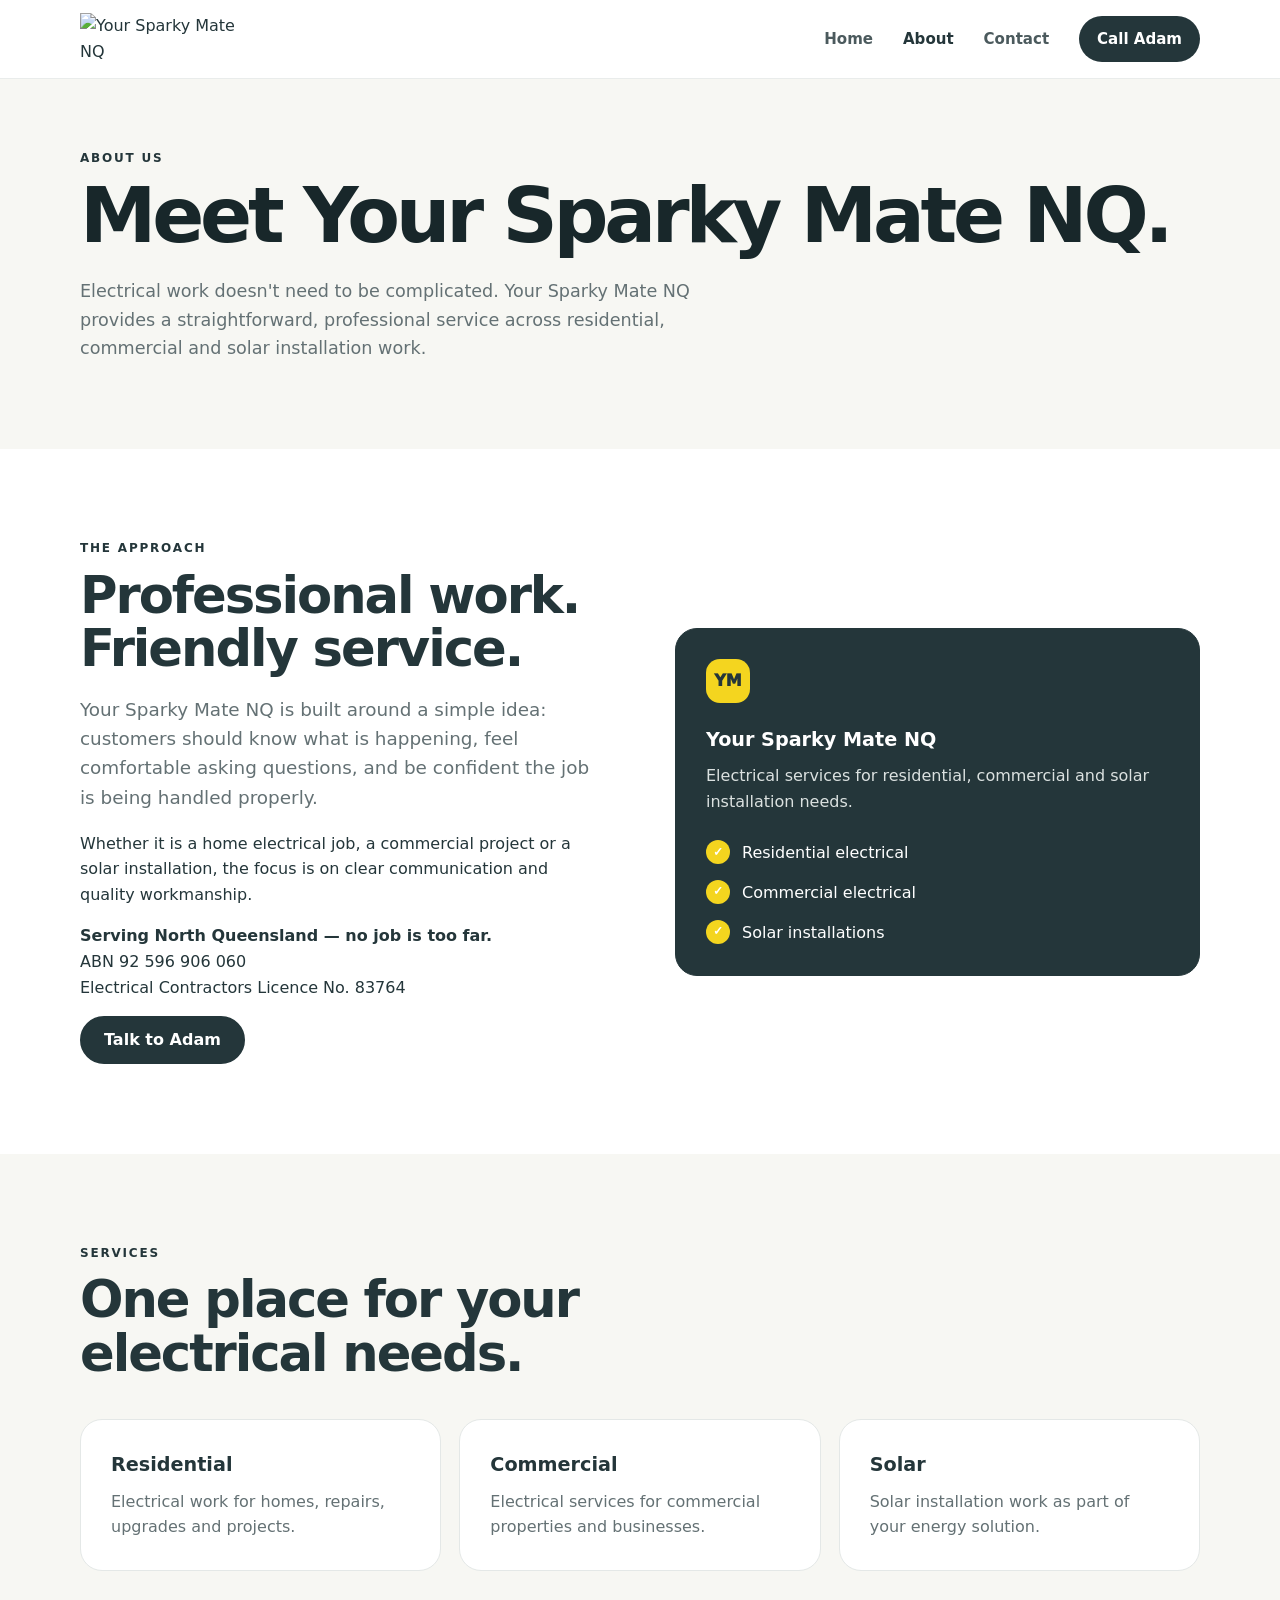
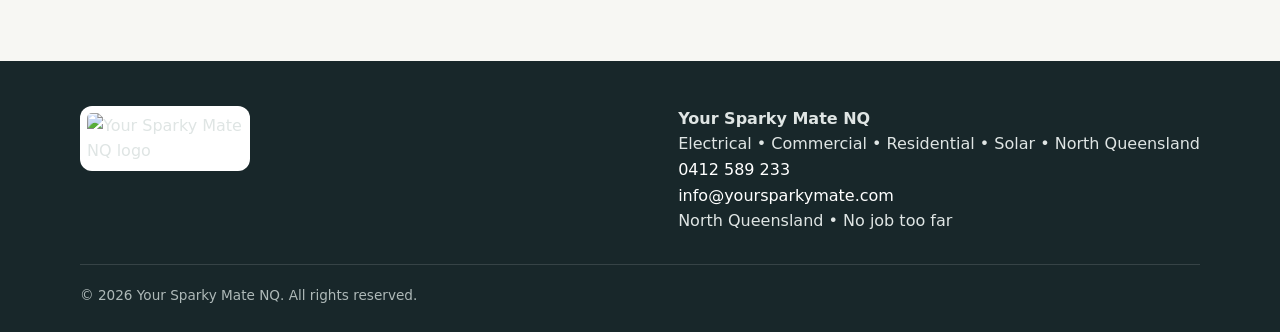
==== about.html @ 1df9230e "Add files via upload" ====
<!doctype html>
<html lang="en"><head><meta charset="utf-8"><meta name="viewport" content="width=device-width,initial-scale=1"><title>About | Your Sparky Mate NQ</title><meta name="description" content="About Your Sparky Mate NQ electrical services."><link rel="stylesheet" href="styles.css"></head>
<body>
<header class="site-header"><div class="container nav"><a class="brand" href="index.html"><img src="assets/logo.png" alt="Your Sparky Mate NQ"></a><button class="menu-btn" aria-label="Open menu">☰</button><nav class="nav-links"><a href="index.html">Home</a><a class="active" href="about.html">About</a><a href="contact.html">Contact</a><a class="nav-cta" href="tel:0412589233">Call Adam</a></nav></div></header>
<main>
<section class="page-hero"><div class="container"><div class="kicker">About us</div><h1>Meet Your Sparky Mate NQ.</h1><p>Electrical work doesn't need to be complicated. Your Sparky Mate NQ provides a straightforward, professional service across residential, commercial and solar installation work.</p></div></section>
<section class="section"><div class="container split"><div><div class="kicker">The approach</div><h2>Professional work. Friendly service.</h2><p class="lead">Your Sparky Mate NQ is built around a simple idea: customers should know what is happening, feel comfortable asking questions, and be confident the job is being handled properly.</p><p>Whether it is a home electrical job, a commercial project or a solar installation, the focus is on clear communication and quality workmanship.</p><p><strong>Serving North Queensland — no job is too far.</strong><br>ABN 92 596 906 060<br>Electrical Contractors Licence No. 83764</p><a class="btn primary" href="contact.html">Talk to Adam</a></div><div class="card dark"><div class="icon">YM</div><h3>Your Sparky Mate NQ</h3><p>Electrical services for residential, commercial and solar installation needs.</p><div class="checks"><div class="check"><i>✓</i><div>Residential electrical</div></div><div class="check"><i>✓</i><div>Commercial electrical</div></div><div class="check"><i>✓</i><div>Solar installations</div></div></div></div></div></section>
<section class="section alt"><div class="container"><div class="section-head"><div class="kicker">Services</div><h2>One place for your electrical needs.</h2></div><div class="grid-3"><article class="card"><h3>Residential</h3><p>Electrical work for homes, repairs, upgrades and projects.</p></article><article class="card"><h3>Commercial</h3><p>Electrical services for commercial properties and businesses.</p></article><article class="card"><h3>Solar</h3><p>Solar installation work as part of your energy solution.</p></article></div></div></section>
</main>
<footer><div class="container"><div class="footer-grid"><div><img src="assets/logo.png" alt="Your Sparky Mate NQ logo"></div><div><strong>Your Sparky Mate NQ</strong><br>Electrical • Commercial • Residential • Solar • North Queensland<br><a href="tel:0412589233">0412 589 233</a><br><a href="mailto:info@yoursparkymate.com">info@yoursparkymate.com</a><br>North Queensland • No job too far</div></div><div class="footer-bottom">© 2026 Your Sparky Mate NQ. All rights reserved.</div></div></footer><script src="script.js"></script></body></html>
---- styles.css ----
:root{
  --ink:#24363a;
  --ink-2:#18272a;
  --yellow:#f4d51f;
  --cream:#f7f7f3;
  --white:#fff;
  --muted:#647174;
  --line:#e4e8e7;
  --shadow:0 16px 45px rgba(24,39,42,.10);
  --radius:22px;
}
*{box-sizing:border-box}
html{scroll-behavior:smooth}
body{margin:0;font-family:Inter,ui-sans-serif,system-ui,-apple-system,BlinkMacSystemFont,"Segoe UI",sans-serif;color:var(--ink);background:var(--white);line-height:1.6}
a{color:inherit;text-decoration:none}
img{max-width:100%;display:block}
.container{width:min(1120px,calc(100% - 40px));margin:auto}
.site-header{position:sticky;top:0;z-index:50;background:rgba(255,255,255,.94);backdrop-filter:blur(14px);border-bottom:1px solid rgba(228,232,231,.8)}
.nav{height:78px;display:flex;align-items:center;justify-content:space-between;gap:28px}
.brand img{width:176px;height:auto}
.nav-links{display:flex;align-items:center;gap:30px;font-weight:700;font-size:.94rem}
.nav-links a{color:var(--ink);opacity:.82}
.nav-links a:hover,.nav-links a.active{opacity:1}
.nav-cta{background:var(--ink);color:white!important;padding:11px 18px;border-radius:999px;opacity:1!important}
.menu-btn{display:none;border:0;background:none;font-size:1.5rem}
.hero{background:var(--cream);padding:88px 0 82px;overflow:hidden}
.hero-grid{display:grid;grid-template-columns:1.05fr .95fr;align-items:center;gap:60px}
.eyebrow{display:inline-flex;align-items:center;gap:8px;font-size:.78rem;text-transform:uppercase;letter-spacing:.14em;font-weight:900;margin-bottom:18px}
.eyebrow:before{content:"";width:28px;height:4px;border-radius:9px;background:var(--yellow)}
h1{font-size:clamp(3rem,6vw,5.5rem);line-height:.98;letter-spacing:-.055em;margin:0 0 24px;color:var(--ink-2)}
h2{font-size:clamp(2rem,4vw,3.2rem);line-height:1.05;letter-spacing:-.04em;margin:0 0 16px}
h3{font-size:1.2rem;margin:0 0 8px}
.lead{font-size:1.15rem;color:var(--muted);max-width:600px}
.actions{display:flex;gap:12px;flex-wrap:wrap;margin-top:30px}
.btn{display:inline-flex;align-items:center;justify-content:center;min-height:48px;padding:0 22px;border-radius:999px;font-weight:850;border:2px solid var(--ink);transition:.2s ease}
.btn.primary{background:var(--ink);color:#fff}
.btn.secondary{background:#fff}
.btn:hover{transform:translateY(-2px);box-shadow:0 8px 18px rgba(24,39,42,.12)}
.hero-card{background:#fff;border-radius:32px;padding:24px;box-shadow:var(--shadow);transform:rotate(1.5deg)}
.hero-card img{width:100%;border-radius:22px}
.section{padding:90px 0}
.section.alt{background:var(--cream)}
.section-head{max-width:700px;margin-bottom:38px}
.kicker{font-size:.75rem;letter-spacing:.15em;text-transform:uppercase;font-weight:900;margin-bottom:10px}
.grid-3{display:grid;grid-template-columns:repeat(3,1fr);gap:18px}
.card{padding:30px;background:#fff;border:1px solid var(--line);border-radius:var(--radius)}
.card.dark{background:var(--ink);color:#fff;border-color:var(--ink)}
.icon{width:44px;height:44px;border-radius:14px;background:var(--yellow);display:grid;place-items:center;font-weight:950;margin-bottom:22px;color:var(--ink)}
.card p{color:var(--muted);margin:0}
.card.dark p{color:#dbe1e0}
.strip{background:var(--ink);color:white;padding:18px 0}
.strip-inner{display:flex;justify-content:space-between;gap:24px;flex-wrap:wrap;font-weight:800}
.strip span{display:inline-flex;align-items:center;gap:9px}
.dot{width:8px;height:8px;background:var(--yellow);border-radius:50%}
.split{display:grid;grid-template-columns:1fr 1fr;gap:70px;align-items:center}
.checks{display:grid;gap:14px;margin-top:26px}
.check{display:flex;gap:12px;align-items:flex-start}
.check b{display:block}
.check i{font-style:normal;background:var(--yellow);width:24px;height:24px;border-radius:50%;display:grid;place-items:center;font-size:.75rem;font-weight:950;flex:none}
.quote{padding:30px;border-left:5px solid var(--yellow);background:var(--cream);border-radius:0 18px 18px 0;font-size:1.2rem;font-weight:750}
.page-hero{padding:70px 0;background:var(--cream)}
.page-hero p{max-width:680px;color:var(--muted);font-size:1.1rem}
.contact-grid{display:grid;grid-template-columns:.8fr 1.2fr;gap:28px}
.contact-panel{background:var(--ink);color:white;padding:34px;border-radius:var(--radius)}
.contact-panel a{color:white}
.contact-item{padding:18px 0;border-bottom:1px solid rgba(255,255,255,.15)}
.contact-item:last-child{border:0}
.form{border:1px solid var(--line);border-radius:var(--radius);padding:30px}
.form-grid{display:grid;grid-template-columns:1fr 1fr;gap:16px}
.field{display:grid;gap:7px}
.field.full{grid-column:1/-1}
label{font-weight:800;font-size:.9rem}
input,textarea,select{width:100%;border:1px solid #d7dddc;border-radius:12px;padding:13px 14px;font:inherit;color:var(--ink);background:white}
textarea{min-height:150px;resize:vertical}
.notice{font-size:.85rem;color:var(--muted);margin-top:10px}
.complaints{margin-top:24px;border:2px solid var(--yellow);background:#fffdf0;padding:30px;border-radius:var(--radius)}
.complaints h2{font-size:1.8rem}
footer{background:var(--ink-2);color:#dfe5e4;padding:45px 0 25px}
.footer-grid{display:flex;justify-content:space-between;gap:30px;align-items:flex-start}
footer img{width:170px;background:#fff;border-radius:12px;padding:7px}
footer a{color:white}
.footer-bottom{border-top:1px solid rgba(255,255,255,.13);margin-top:30px;padding-top:20px;font-size:.85rem;color:#aeb9b8}
@media(max-width:820px){
  .nav-links{display:none;position:absolute;left:20px;right:20px;top:72px;background:#fff;padding:18px;border:1px solid var(--line);border-radius:18px;box-shadow:var(--shadow);flex-direction:column;align-items:stretch;gap:10px}
  .nav-links.open{display:flex}
  .nav-links a{padding:10px 12px}
  .menu-btn{display:block}
  .hero{padding:55px 0}
  .hero-grid,.split,.contact-grid{grid-template-columns:1fr;gap:35px}
  .hero-card{order:-1}
  .grid-3{grid-template-columns:1fr}
  .section{padding:65px 0}
  .form-grid{grid-template-columns:1fr}
  .field.full{grid-column:auto}
  .footer-grid{flex-direction:column}
}
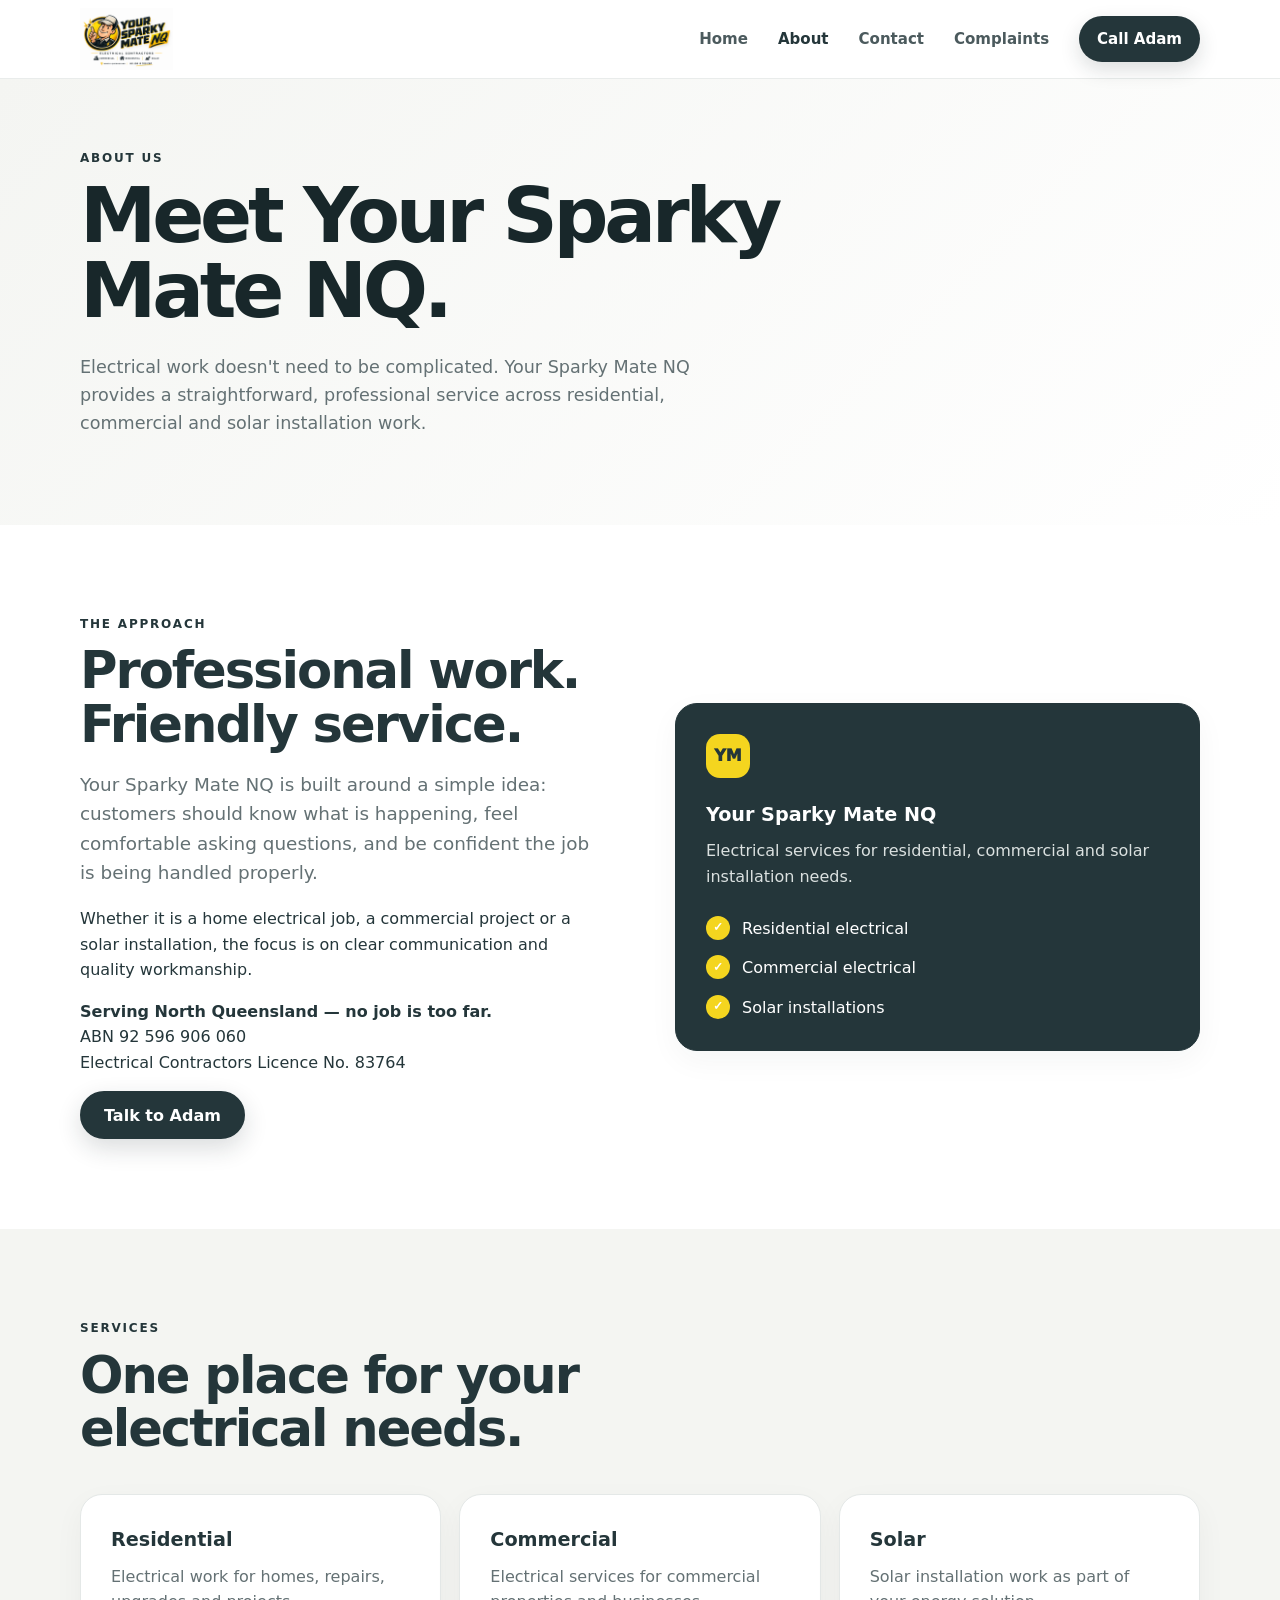
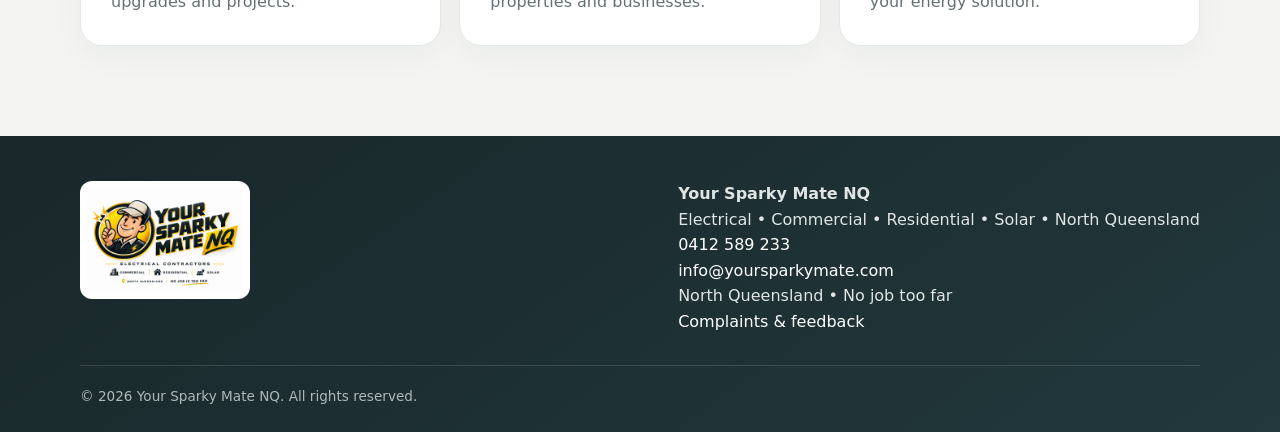
==== commit 8c34416b: "NETCC-ready complaints website update" ====
--- a/about.html
+++ b/about.html
@@ -1,10 +1,10 @@
 <!doctype html>
 <html lang="en"><head><meta charset="utf-8"><meta name="viewport" content="width=device-width,initial-scale=1"><title>About | Your Sparky Mate NQ</title><meta name="description" content="About Your Sparky Mate NQ electrical services."><link rel="stylesheet" href="styles.css"></head>
 <body>
-<header class="site-header"><div class="container nav"><a class="brand" href="index.html"><img src="assets/logo.png" alt="Your Sparky Mate NQ"></a><button class="menu-btn" aria-label="Open menu">☰</button><nav class="nav-links"><a href="index.html">Home</a><a class="active" href="about.html">About</a><a href="contact.html">Contact</a><a class="nav-cta" href="tel:0412589233">Call Adam</a></nav></div></header>
+<header class="site-header"><div class="container nav"><a class="brand" href="index.html"><img src="logo.png" alt="Your Sparky Mate NQ"></a><button class="menu-btn" aria-label="Open menu">☰</button><nav class="nav-links"><a href="index.html">Home</a><a class="active" href="about.html">About</a><a href="contact.html">Contact</a><a href="complaints.html">Complaints</a><a class="nav-cta" href="tel:0412589233">Call Adam</a></nav></div></header>
 <main>
 <section class="page-hero"><div class="container"><div class="kicker">About us</div><h1>Meet Your Sparky Mate NQ.</h1><p>Electrical work doesn't need to be complicated. Your Sparky Mate NQ provides a straightforward, professional service across residential, commercial and solar installation work.</p></div></section>
 <section class="section"><div class="container split"><div><div class="kicker">The approach</div><h2>Professional work. Friendly service.</h2><p class="lead">Your Sparky Mate NQ is built around a simple idea: customers should know what is happening, feel comfortable asking questions, and be confident the job is being handled properly.</p><p>Whether it is a home electrical job, a commercial project or a solar installation, the focus is on clear communication and quality workmanship.</p><p><strong>Serving North Queensland — no job is too far.</strong><br>ABN 92 596 906 060<br>Electrical Contractors Licence No. 83764</p><a class="btn primary" href="contact.html">Talk to Adam</a></div><div class="card dark"><div class="icon">YM</div><h3>Your Sparky Mate NQ</h3><p>Electrical services for residential, commercial and solar installation needs.</p><div class="checks"><div class="check"><i>✓</i><div>Residential electrical</div></div><div class="check"><i>✓</i><div>Commercial electrical</div></div><div class="check"><i>✓</i><div>Solar installations</div></div></div></div></div></section>
 <section class="section alt"><div class="container"><div class="section-head"><div class="kicker">Services</div><h2>One place for your electrical needs.</h2></div><div class="grid-3"><article class="card"><h3>Residential</h3><p>Electrical work for homes, repairs, upgrades and projects.</p></article><article class="card"><h3>Commercial</h3><p>Electrical services for commercial properties and businesses.</p></article><article class="card"><h3>Solar</h3><p>Solar installation work as part of your energy solution.</p></article></div></div></section>
 </main>
-<footer><div class="container"><div class="footer-grid"><div><img src="assets/logo.png" alt="Your Sparky Mate NQ logo"></div><div><strong>Your Sparky Mate NQ</strong><br>Electrical • Commercial • Residential • Solar • North Queensland<br><a href="tel:0412589233">0412 589 233</a><br><a href="mailto:info@yoursparkymate.com">info@yoursparkymate.com</a><br>North Queensland • No job too far</div></div><div class="footer-bottom">© 2026 Your Sparky Mate NQ. All rights reserved.</div></div></footer><script src="script.js"></script></body></html>+<footer><div class="container"><div class="footer-grid"><div><img src="logo.png" alt="Your Sparky Mate NQ logo"></div><div><strong>Your Sparky Mate NQ</strong><br>Electrical • Commercial • Residential • Solar • North Queensland<br><a href="tel:0412589233">0412 589 233</a><br><a href="mailto:info@yoursparkymate.com">info@yoursparkymate.com</a><br>North Queensland • No job too far<br><a href="complaints.html">Complaints & feedback</a></div></div><div class="footer-bottom">© 2026 Your Sparky Mate NQ. All rights reserved.</div></div></footer><script src="script.js"></script></body></html>
--- a/styles.css
+++ b/styles.css
@@ -3,7 +3,7 @@
   --ink:#24363a;
   --ink-2:#18272a;
   --yellow:#f4d51f;
-  --cream:#f7f7f3;
+  --cream:#f4f5f2;
   --white:#fff;
   --muted:#647174;
   --line:#e4e8e7;
@@ -18,7 +18,7 @@
 .container{width:min(1120px,calc(100% - 40px));margin:auto}
 .site-header{position:sticky;top:0;z-index:50;background:rgba(255,255,255,.94);backdrop-filter:blur(14px);border-bottom:1px solid rgba(228,232,231,.8)}
 .nav{height:78px;display:flex;align-items:center;justify-content:space-between;gap:28px}
-.brand img{width:176px;height:auto}
+.brand img{width:188px;height:auto;max-height:62px;object-fit:contain;object-position:left center}
 .nav-links{display:flex;align-items:center;gap:30px;font-weight:700;font-size:.94rem}
 .nav-links a{color:var(--ink);opacity:.82}
 .nav-links a:hover,.nav-links a.active{opacity:1}
@@ -95,3 +95,18 @@
   .field.full{grid-column:auto}
   .footer-grid{flex-direction:column}
 }
+
+
+/* Premium refinements */
+.hero{position:relative}
+.hero:after{content:"";position:absolute;inset:auto -12% -65% 42%;height:520px;background:radial-gradient(circle,rgba(244,213,31,.16),transparent 65%);pointer-events:none}
+.hero-grid{position:relative;z-index:1}
+.hero-card{padding:18px;border:1px solid rgba(24,39,42,.08);box-shadow:0 24px 70px rgba(24,39,42,.14)}
+.hero-card img{background:#fff}
+.card{box-shadow:0 10px 30px rgba(24,39,42,.045);transition:transform .2s ease,box-shadow .2s ease}
+.card:hover{transform:translateY(-4px);box-shadow:0 18px 40px rgba(24,39,42,.09)}
+.nav-cta{box-shadow:0 8px 20px rgba(24,39,42,.15)}
+.btn.primary{box-shadow:0 9px 24px rgba(24,39,42,.16)}
+.page-hero{background:linear-gradient(135deg,#f4f5f2 0%,#fff 100%)}
+.section-head h2,.page-hero h1{max-width:820px}
+footer{background:linear-gradient(145deg,#18272a,#22383c)}
